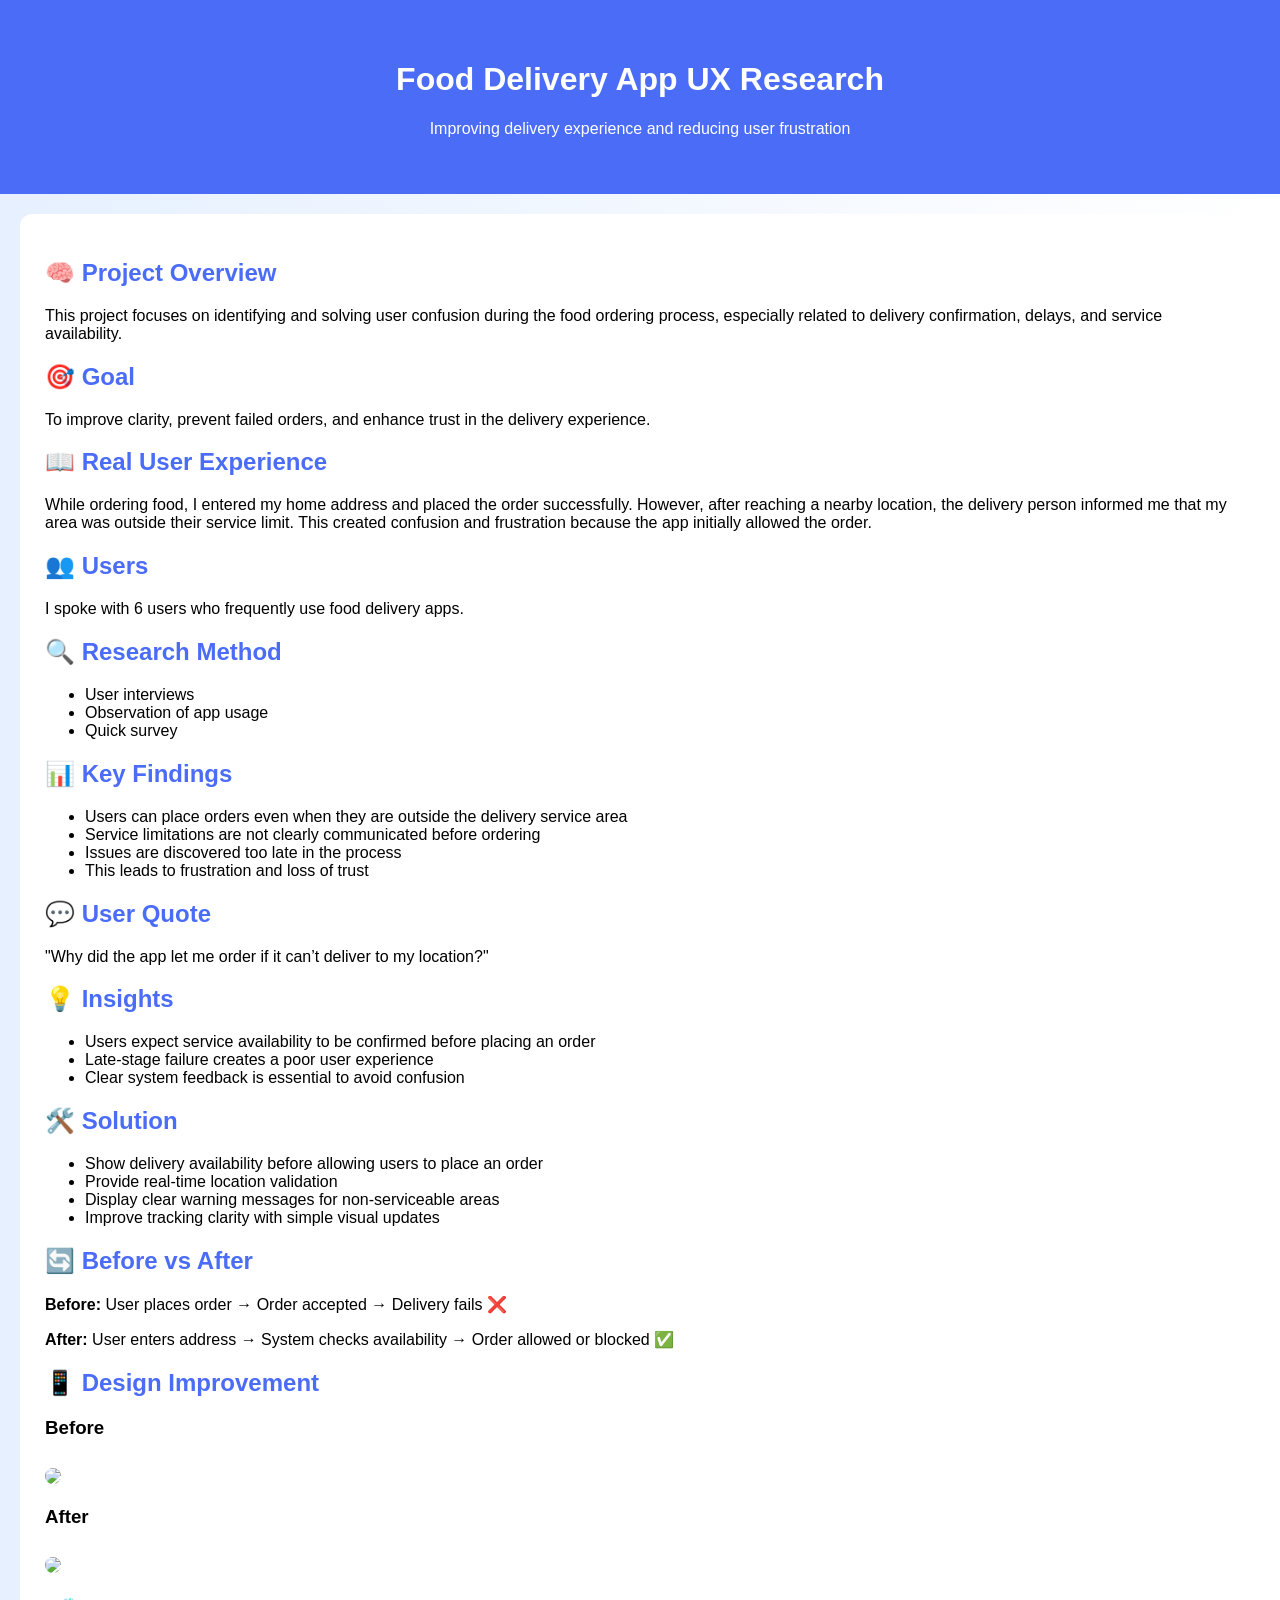
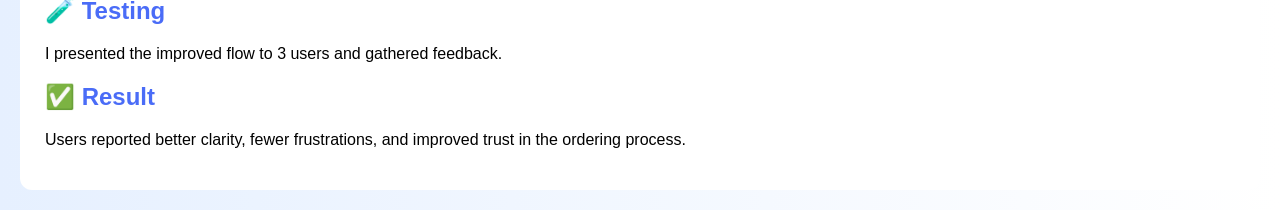
==== project1.html @ d522c985 "Add files via upload" ====
<!DOCTYPE html>
<html>
<head>
    <title>Food Delivery App UX Research</title>
    <link rel="stylesheet" href="style.css">
</head>

<body>

<header>
    <h1>Food Delivery App UX Research</h1>
    <p>Improving delivery experience and reducing user frustration</p>
</header>

<section>

    <h2>🧠 Project Overview</h2>
    <p>This project focuses on identifying and solving user confusion during the food ordering process, especially related to delivery confirmation, delays, and service availability.</p>

    <h2>🎯 Goal</h2>
    <p>To improve clarity, prevent failed orders, and enhance trust in the delivery experience.</p>

    <h2>📖 Real User Experience</h2>
    <p>While ordering food, I entered my home address and placed the order successfully. However, after reaching a nearby location, the delivery person informed me that my area was outside their service limit. This created confusion and frustration because the app initially allowed the order.</p>

    <h2>👥 Users</h2>
    <p>I spoke with 6 users who frequently use food delivery apps.</p>

    <h2>🔍 Research Method</h2>
    <ul>
        <li>User interviews</li>
        <li>Observation of app usage</li>
        <li>Quick survey</li>
    </ul>

    <h2>📊 Key Findings</h2>
    <ul>
        <li>Users can place orders even when they are outside the delivery service area</li>
        <li>Service limitations are not clearly communicated before ordering</li>
        <li>Issues are discovered too late in the process</li>
        <li>This leads to frustration and loss of trust</li>
    </ul>

    <h2>💬 User Quote</h2>
    <p>"Why did the app let me order if it can’t deliver to my location?"</p>

    <h2>💡 Insights</h2>
    <ul>
        <li>Users expect service availability to be confirmed before placing an order</li>
        <li>Late-stage failure creates a poor user experience</li>
        <li>Clear system feedback is essential to avoid confusion</li>
    </ul>

    <h2>🛠️ Solution</h2>
    <ul>
        <li>Show delivery availability before allowing users to place an order</li>
        <li>Provide real-time location validation</li>
        <li>Display clear warning messages for non-serviceable areas</li>
        <li>Improve tracking clarity with simple visual updates</li>
    </ul>

    <h2>🔄 Before vs After</h2>

    <p><strong>Before:</strong> User places order → Order accepted → Delivery fails ❌</p>
    <p><strong>After:</strong> User enters address → System checks availability → Order allowed or blocked ✅</p>

    <h2>📱 Design Improvement</h2>

    <h3>Before</h3>
    <img src="images/before.png" width="250">

    <h3>After</h3>
    <img src="images/after.png" width="250">

    <h2>🧪 Testing</h2>
    <p>I presented the improved flow to 3 users and gathered feedback.</p>

    <h2>✅ Result</h2>
    <p>Users reported better clarity, fewer frustrations, and improved trust in the ordering process.</p>

</section>

</body>
</html>
---- style.css ----
body {
    font-family: 'Segoe UI', sans-serif;
    margin: 0;
    background: linear-gradient(to right, #e6f0ff, #ffffff);
}

/* Header */
header {
    background: #4a6cf7;
    color: white;
    text-align: center;
    padding: 40px 20px;
}

/* Sections */
section {
    background: white;
    margin: 20px;
    padding: 25px;
    border-radius: 12px;
}

/* Headings */
h2 {
    color: #4a6cf7;
}

/* Images */
img {
    margin-top: 10px;
    border-radius: 10px;
}
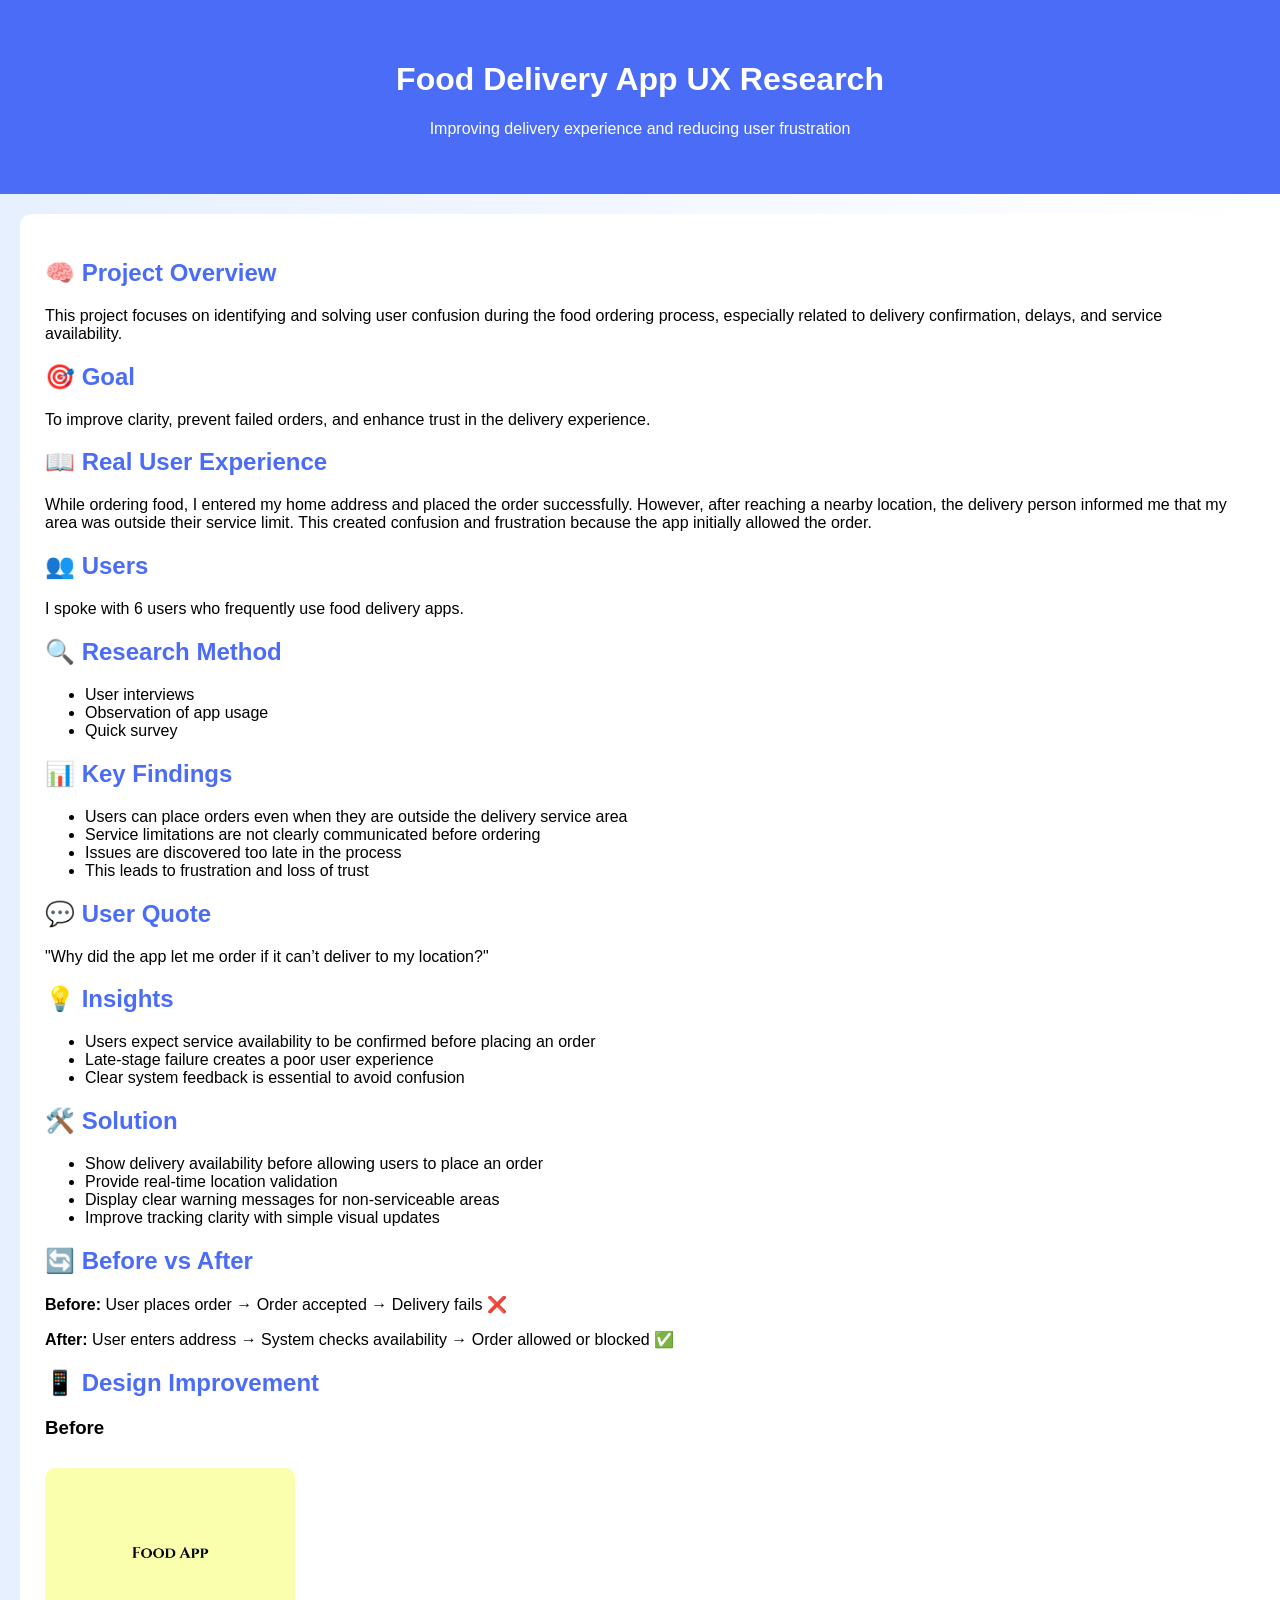
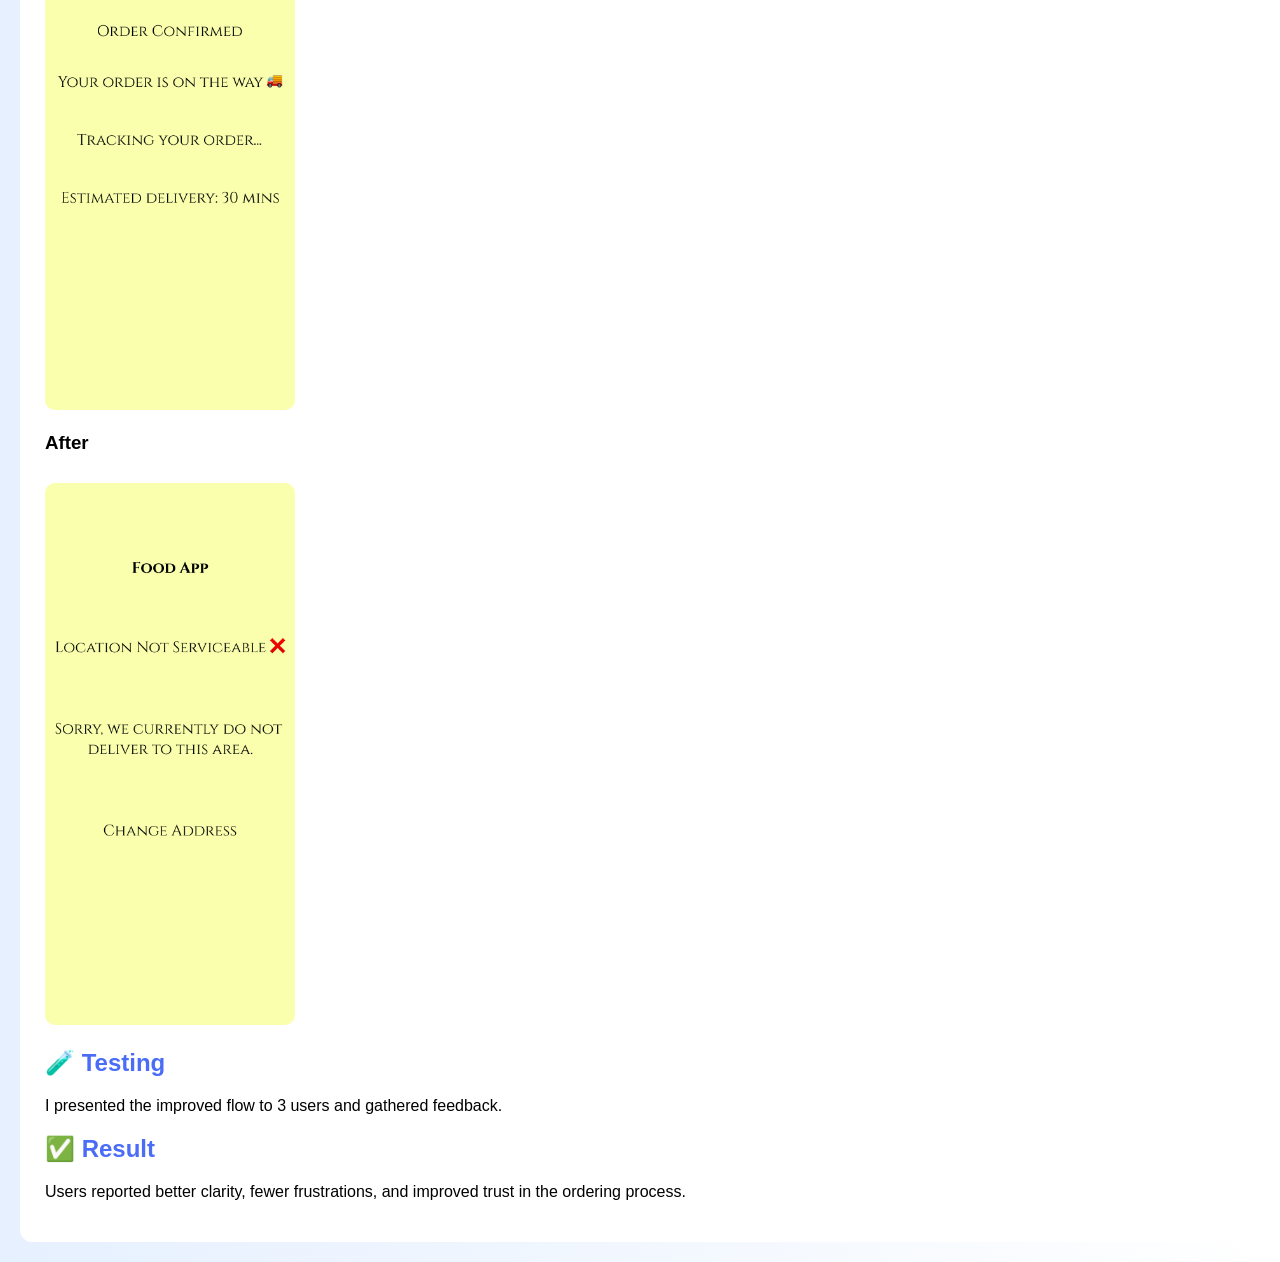
==== commit 17563209: "Update project1.html" ====
--- a/project1.html
+++ b/project1.html
@@ -67,10 +67,10 @@
     <h2>📱 Design Improvement</h2>
 
     <h3>Before</h3>
-    <img src="images/before.png" width="250">
+    <img src="before.png" width="250">
 
     <h3>After</h3>
-    <img src="images/after.png" width="250">
+    <img src="after.png" width="250">
 
     <h2>🧪 Testing</h2>
     <p>I presented the improved flow to 3 users and gathered feedback.</p>
@@ -81,4 +81,4 @@
 </section>
 
 </body>
-</html>+</html>
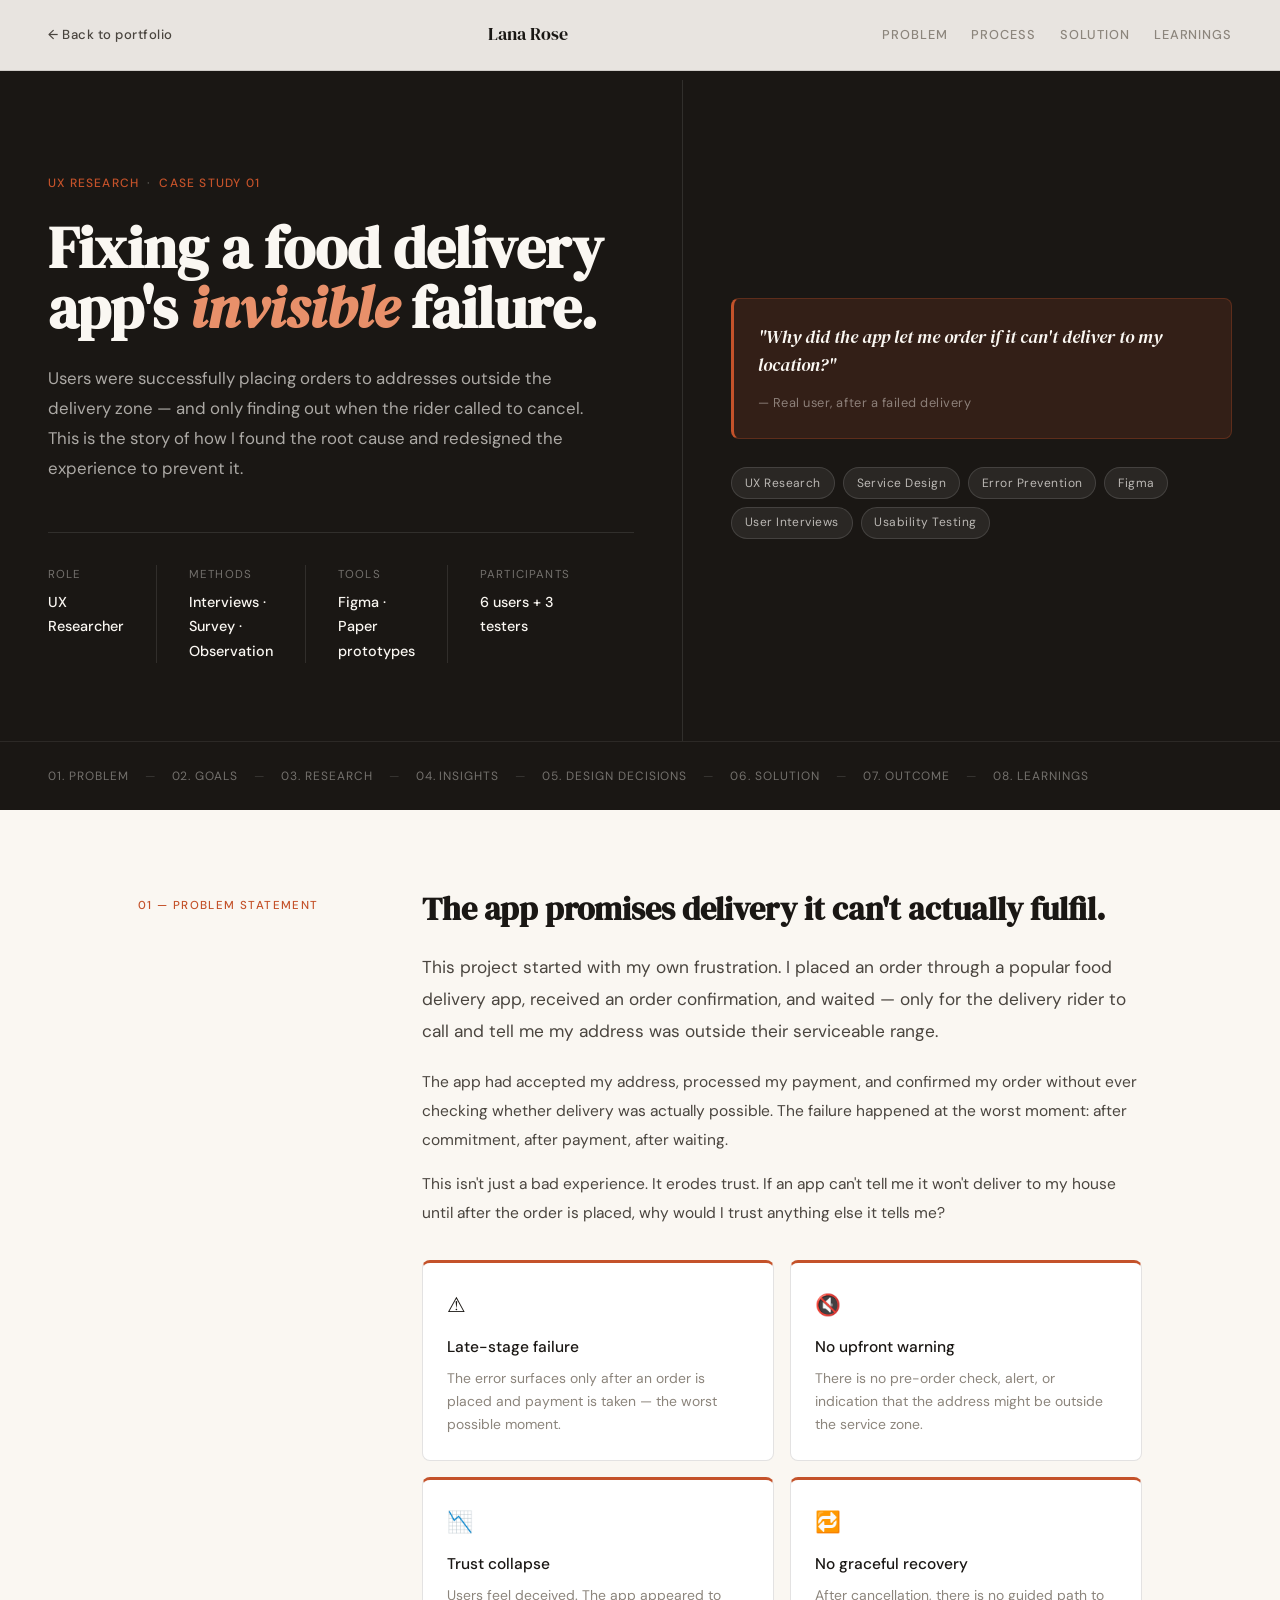
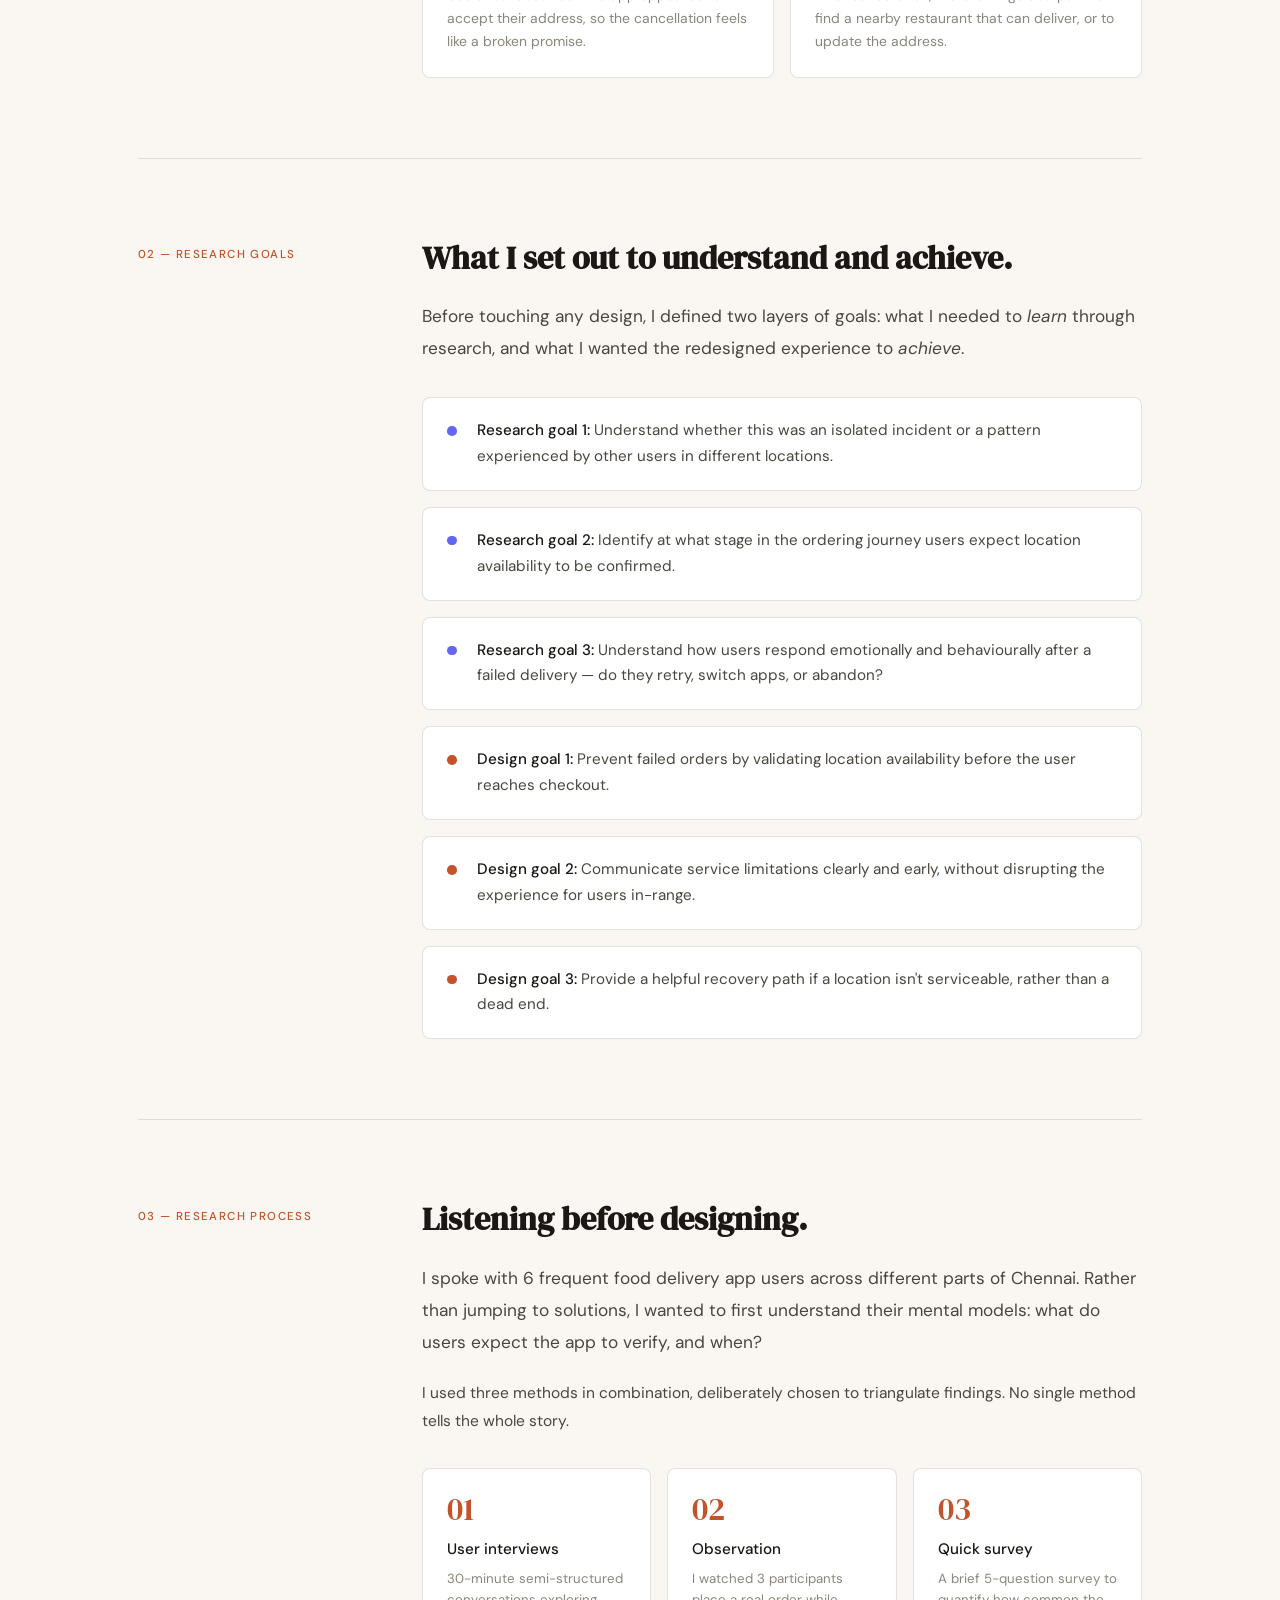
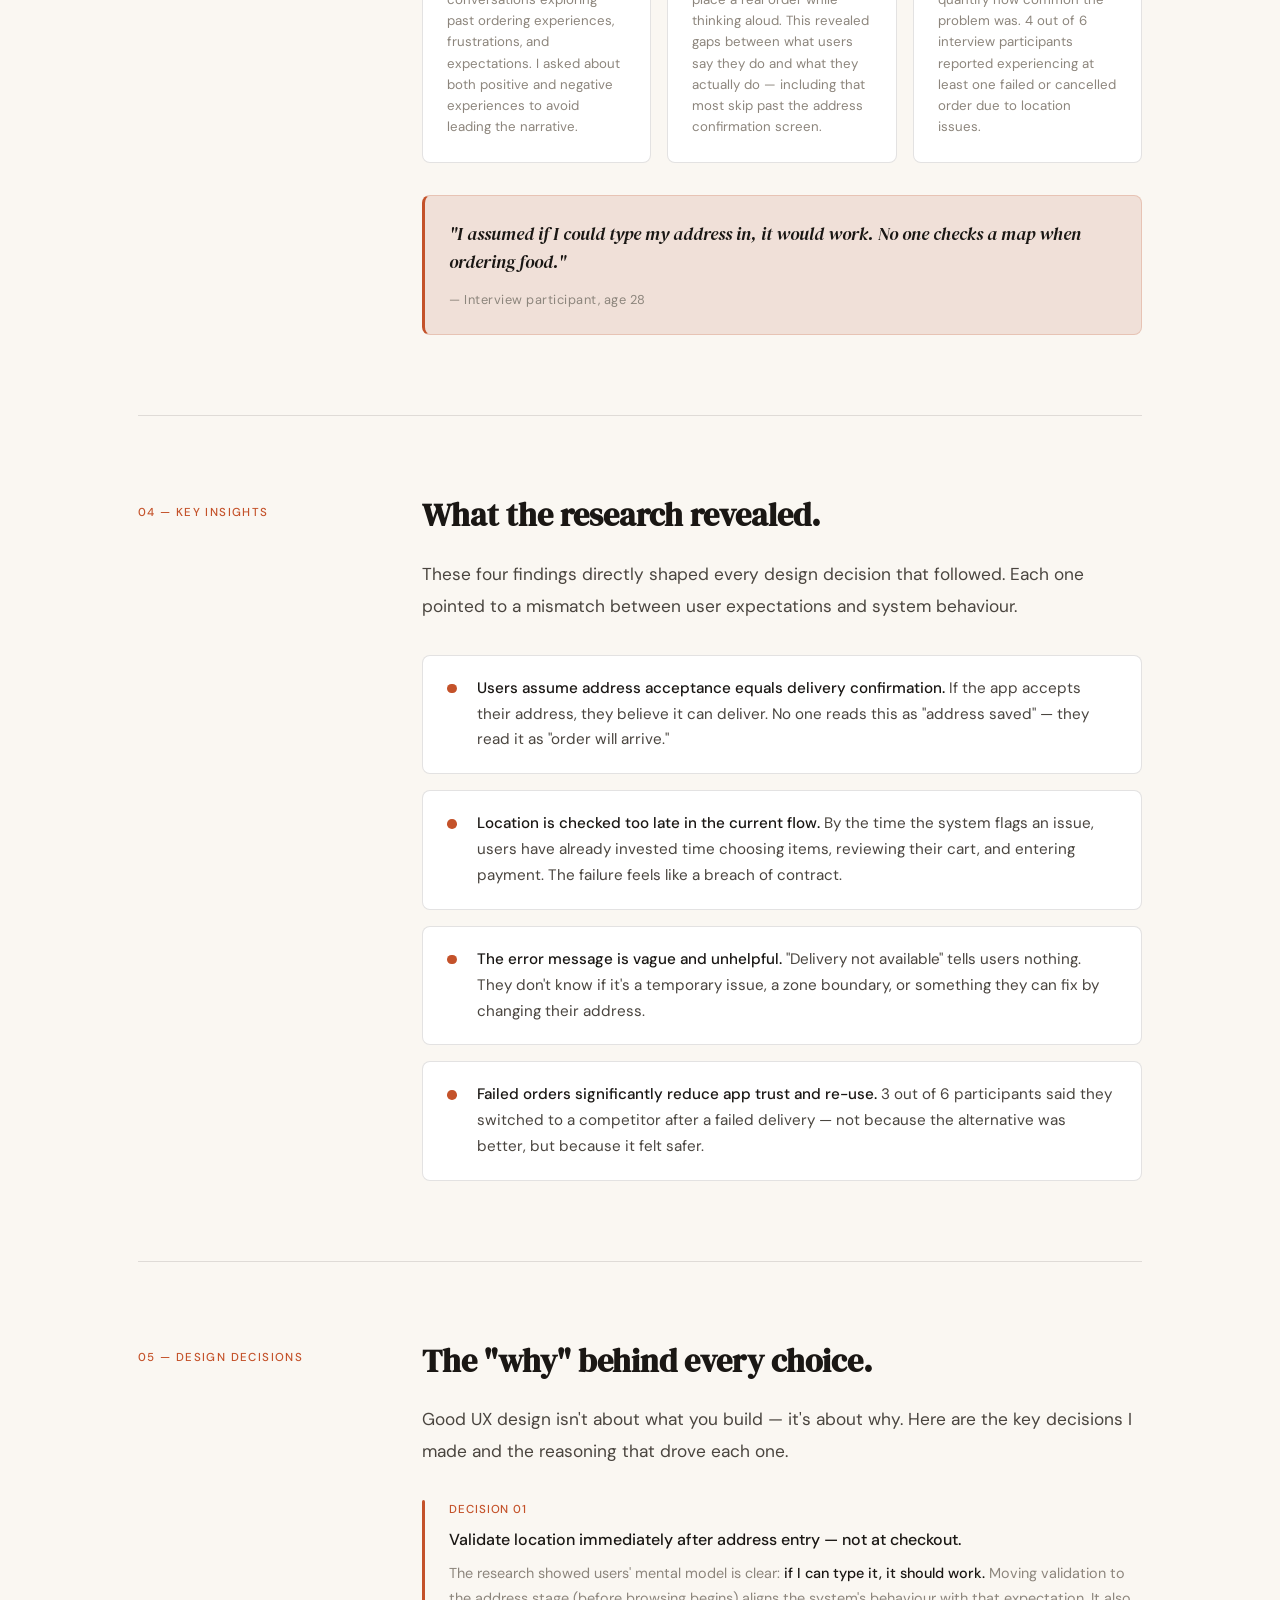
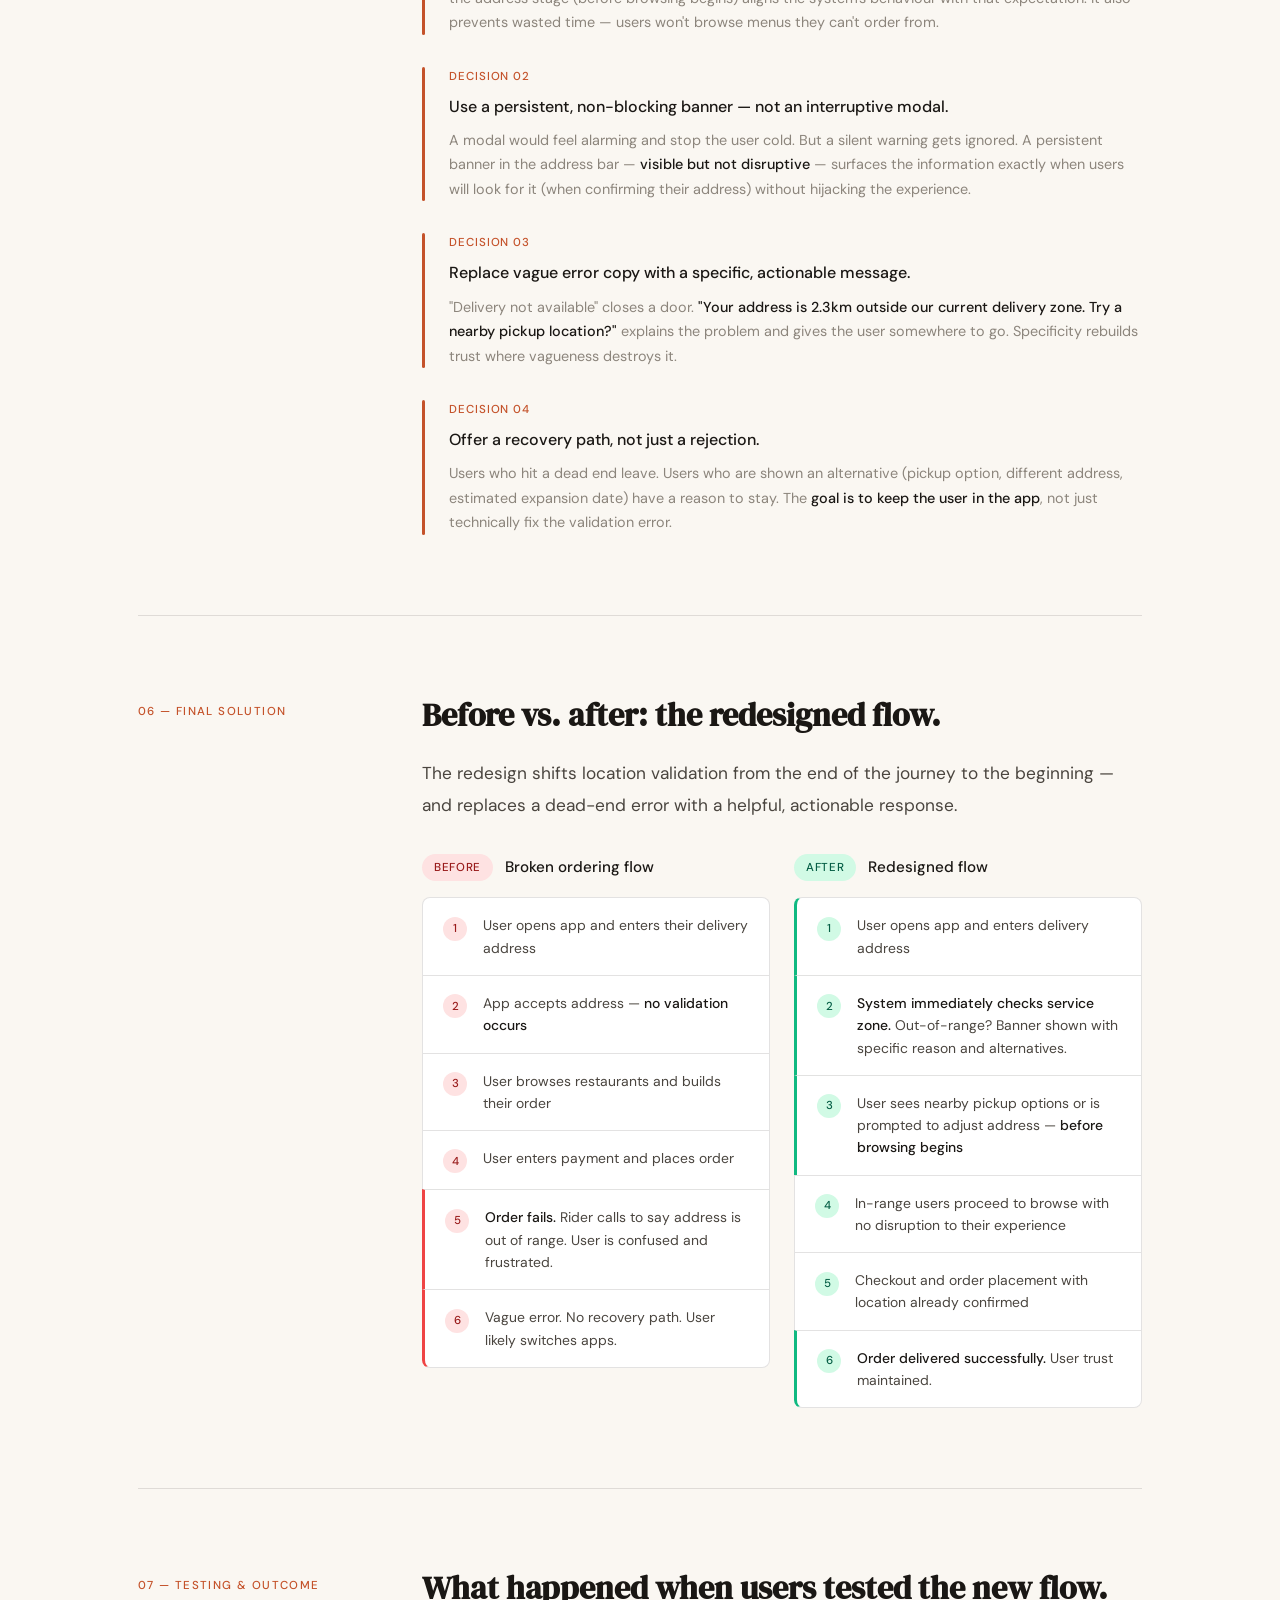
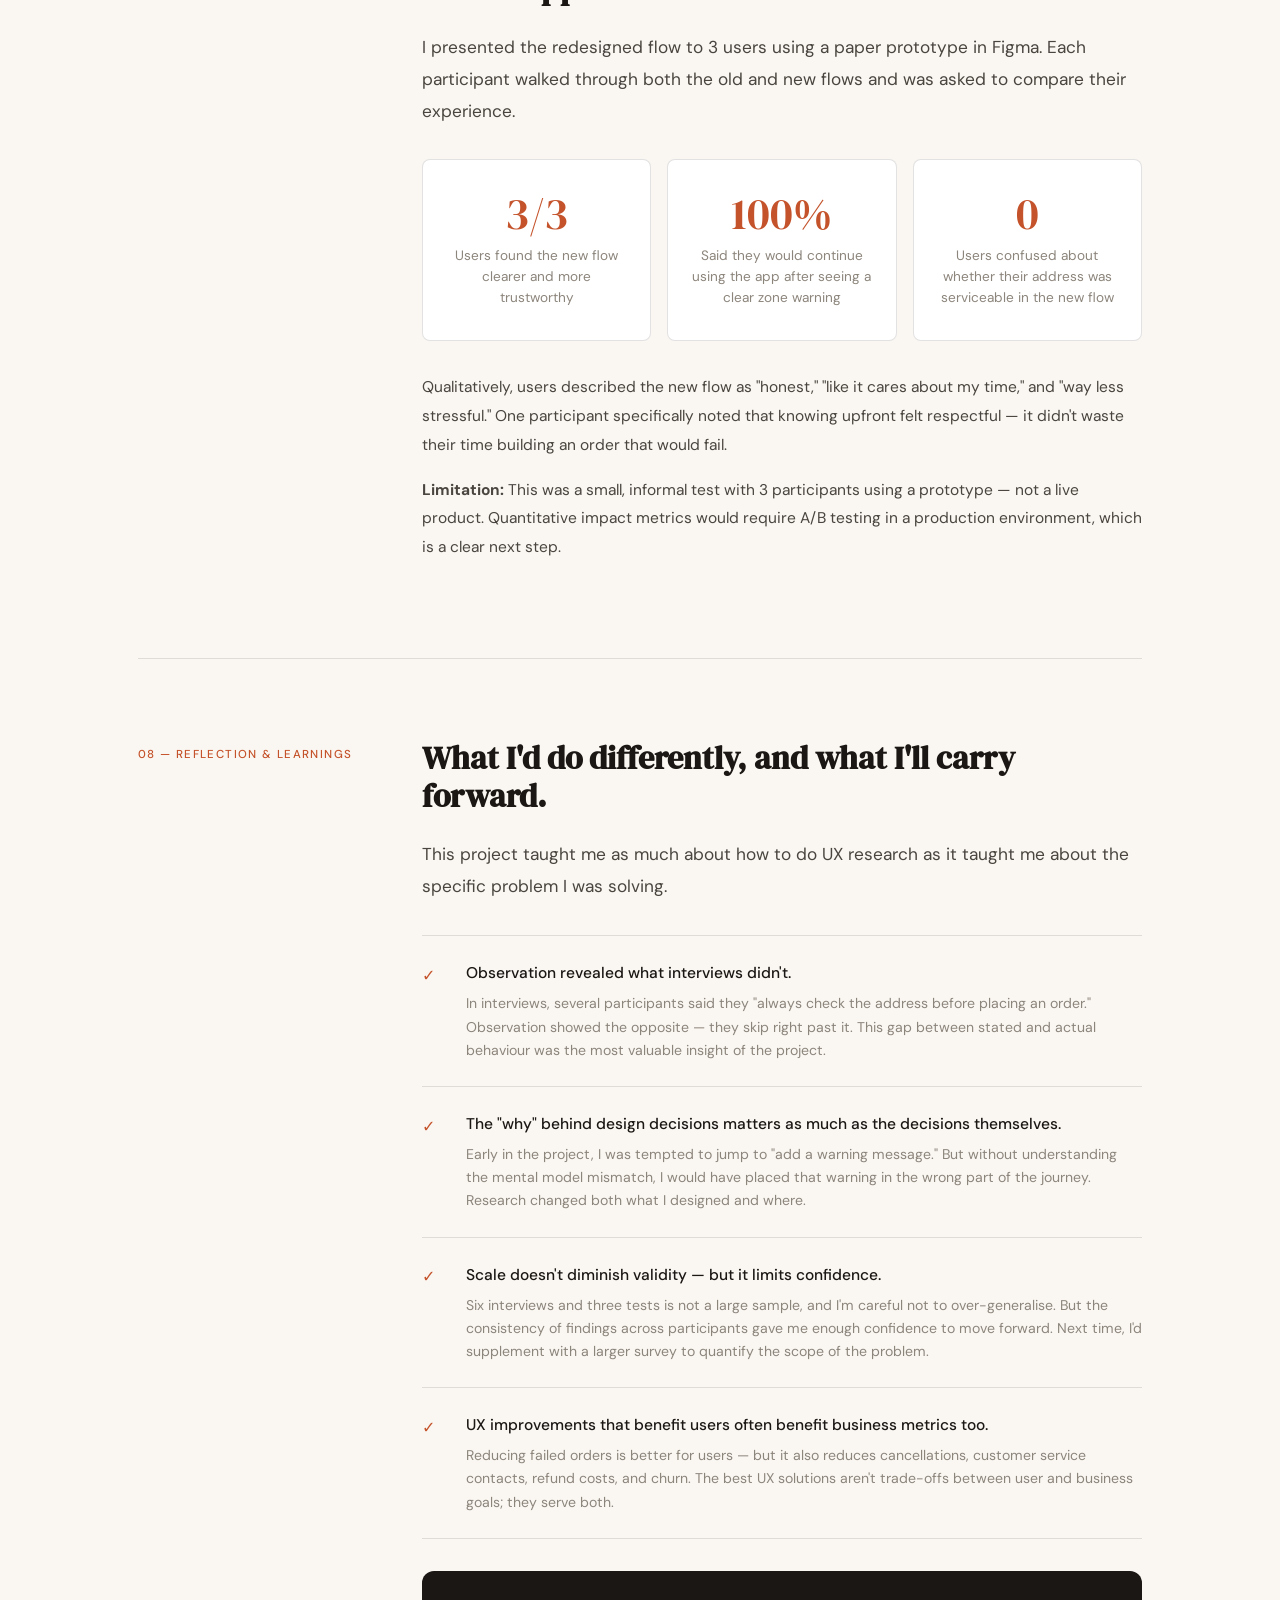
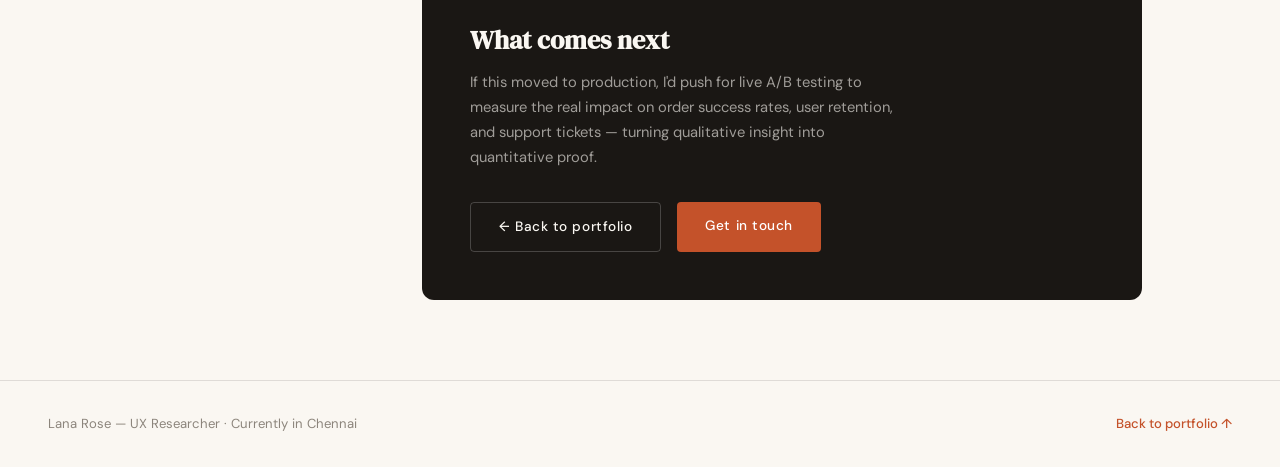
==== commit 21417dec: "Update project1.html" ====
--- a/project1.html
+++ b/project1.html
@@ -1,84 +1,931 @@
 <!DOCTYPE html>
-<html>
+<html lang="en">
 <head>
-    <title>Food Delivery App UX Research</title>
-    <link rel="stylesheet" href="style.css">
+<meta charset="UTF-8">
+<meta name="viewport" content="width=device-width, initial-scale=1.0">
+<title>Food Delivery UX — Lana Rose</title>
+<link rel="preconnect" href="https://fonts.googleapis.com">
+<link href="https://fonts.googleapis.com/css2?family=DM+Serif+Display:ital@0;1&family=DM+Sans:wght@300;400;500&display=swap" rel="stylesheet">
+<style>
+  *, *::before, *::after { box-sizing: border-box; margin: 0; padding: 0; }
+
+  :root {
+    --cream: #FAF7F2;
+    --ink: #1A1714;
+    --ink-soft: #4A453F;
+    --ink-muted: #8C857C;
+    --rust: #C4522A;
+    --rust-light: #F0E0D8;
+    --rust-dark: #8B3A1E;
+    --border: rgba(26,23,20,0.12);
+    --serif: 'DM Serif Display', Georgia, serif;
+    --sans: 'DM Sans', system-ui, sans-serif;
+  }
+
+  html { scroll-behavior: smooth; }
+  body {
+    background: var(--cream);
+    color: var(--ink);
+    font-family: var(--sans);
+    font-weight: 400;
+    line-height: 1.7;
+  }
+
+  /* ── NAV ── */
+  nav {
+    position: fixed; top: 0; left: 0; right: 0; z-index: 100;
+    padding: 1.25rem 3rem;
+    display: flex; align-items: center; justify-content: space-between;
+    background: rgba(250,247,242,0.92);
+    backdrop-filter: blur(10px);
+    border-bottom: 1px solid var(--border);
+  }
+  .nav-back {
+    font-size: 0.82rem;
+    font-weight: 500;
+    letter-spacing: 0.04em;
+    color: var(--ink-soft);
+    text-decoration: none;
+    display: flex; align-items: center; gap: 0.4rem;
+    transition: color 0.2s;
+  }
+  .nav-back:hover { color: var(--rust); }
+  .nav-logo { font-family: var(--serif); font-size: 1.1rem; color: var(--ink); text-decoration: none; }
+  .nav-right { display: flex; gap: 1.5rem; }
+  .nav-right a {
+    font-size: 0.8rem; font-weight: 500; letter-spacing: 0.07em;
+    text-transform: uppercase; color: var(--ink-muted); text-decoration: none;
+    transition: color 0.2s;
+  }
+  .nav-right a:hover { color: var(--rust); }
+
+  /* ── HERO ── */
+  .case-hero {
+    padding-top: 5rem;
+    background: var(--ink);
+    color: var(--cream);
+    min-height: 90vh;
+    display: grid;
+    grid-template-rows: 1fr auto;
+  }
+  .hero-inner {
+    display: grid;
+    grid-template-columns: 1fr 1fr;
+    gap: 0;
+    max-width: 100%;
+  }
+  .hero-content {
+    padding: 5rem 3rem 4rem;
+    display: flex;
+    flex-direction: column;
+    justify-content: center;
+    border-right: 1px solid rgba(255,255,255,0.1);
+  }
+  .breadcrumb {
+    font-size: 0.75rem;
+    letter-spacing: 0.1em;
+    text-transform: uppercase;
+    color: var(--rust);
+    font-weight: 500;
+    margin-bottom: 1.5rem;
+    display: flex;
+    align-items: center;
+    gap: 0.5rem;
+  }
+  .breadcrumb span { color: rgba(250,247,242,0.3); }
+  .case-title {
+    font-family: var(--serif);
+    font-size: clamp(2.5rem, 4.5vw, 4.5rem);
+    line-height: 1.05;
+    margin-bottom: 1.5rem;
+    color: var(--cream);
+  }
+  .case-title em { font-style: italic; color: #E8906A; }
+  .case-sub {
+    font-size: 1.05rem;
+    color: rgba(250,247,242,0.65);
+    max-width: 46ch;
+    line-height: 1.8;
+    margin-bottom: 3rem;
+  }
+  .meta-row {
+    display: flex;
+    gap: 0;
+    border-top: 1px solid rgba(255,255,255,0.1);
+    padding-top: 2rem;
+  }
+  .meta-item {
+    padding-right: 2rem;
+    margin-right: 2rem;
+    border-right: 1px solid rgba(255,255,255,0.1);
+  }
+  .meta-item:last-child { border-right: none; }
+  .meta-label {
+    font-size: 0.72rem;
+    letter-spacing: 0.1em;
+    text-transform: uppercase;
+    color: rgba(250,247,242,0.4);
+    margin-bottom: 0.35rem;
+  }
+  .meta-value {
+    font-size: 0.9rem;
+    font-weight: 500;
+    color: var(--cream);
+  }
+  .hero-visual {
+    padding: 5rem 3rem 4rem;
+    display: flex;
+    flex-direction: column;
+    justify-content: center;
+    gap: 1.25rem;
+  }
+  .quote-card {
+    background: rgba(196,82,42,0.15);
+    border: 1px solid rgba(196,82,42,0.3);
+    border-left: 3px solid var(--rust);
+    border-radius: 0.5rem;
+    padding: 1.5rem;
+  }
+  .quote-text {
+    font-family: var(--serif);
+    font-size: 1.15rem;
+    font-style: italic;
+    color: var(--cream);
+    line-height: 1.55;
+    margin-bottom: 0.75rem;
+  }
+  .quote-attr { font-size: 0.8rem; color: rgba(250,247,242,0.45); letter-spacing: 0.04em; }
+  .tags-row { display: flex; flex-wrap: wrap; gap: 0.5rem; margin-top: 0.5rem; }
+  .tag {
+    font-size: 0.75rem;
+    padding: 0.3rem 0.8rem;
+    border-radius: 2rem;
+    background: rgba(255,255,255,0.07);
+    border: 1px solid rgba(255,255,255,0.12);
+    color: rgba(250,247,242,0.7);
+    letter-spacing: 0.04em;
+  }
+  .hero-scroll-bar {
+    display: flex;
+    align-items: center;
+    gap: 1rem;
+    padding: 1.5rem 3rem;
+    border-top: 1px solid rgba(255,255,255,0.08);
+    font-size: 0.75rem;
+    letter-spacing: 0.08em;
+    text-transform: uppercase;
+    color: rgba(250,247,242,0.3);
+    overflow-x: auto;
+  }
+  .scroll-sep { color: rgba(255,255,255,0.15); }
+  .hero-scroll-bar a {
+    color: rgba(250,247,242,0.4);
+    text-decoration: none;
+    transition: color 0.2s;
+    white-space: nowrap;
+  }
+  .hero-scroll-bar a:hover { color: var(--rust); }
+
+  /* ── CONTENT ── */
+  .content { max-width: 1100px; margin: 0 auto; padding: 0 3rem; }
+
+  /* ── SECTION BLOCKS ── */
+  .case-section {
+    padding: 5rem 0;
+    border-bottom: 1px solid var(--border);
+  }
+  .case-section:last-child { border-bottom: none; }
+  .section-header {
+    display: grid;
+    grid-template-columns: 220px 1fr;
+    gap: 4rem;
+    align-items: start;
+  }
+  .section-label {
+    font-size: 0.72rem;
+    letter-spacing: 0.12em;
+    text-transform: uppercase;
+    color: var(--rust);
+    font-weight: 500;
+    padding-top: 0.4rem;
+    position: sticky;
+    top: 6rem;
+  }
+  .section-body { }
+  h2 {
+    font-family: var(--serif);
+    font-size: clamp(1.6rem, 2.5vw, 2.2rem);
+    line-height: 1.2;
+    margin-bottom: 1.5rem;
+  }
+  p.lead {
+    font-size: 1.08rem;
+    color: var(--ink-soft);
+    line-height: 1.85;
+    margin-bottom: 1.25rem;
+  }
+  p.body-text {
+    font-size: 0.97rem;
+    color: var(--ink-soft);
+    line-height: 1.85;
+    margin-bottom: 1rem;
+  }
+
+  /* Pain points */
+  .pain-grid {
+    display: grid;
+    grid-template-columns: 1fr 1fr;
+    gap: 1rem;
+    margin-top: 2rem;
+  }
+  .pain-card {
+    background: #fff;
+    border: 1px solid var(--border);
+    border-top: 3px solid var(--rust);
+    border-radius: 0.5rem;
+    padding: 1.5rem;
+  }
+  .pain-icon { font-size: 1.3rem; margin-bottom: 0.75rem; }
+  .pain-title { font-weight: 500; margin-bottom: 0.4rem; font-size: 0.97rem; }
+  .pain-desc { font-size: 0.87rem; color: var(--ink-muted); line-height: 1.65; }
+
+  /* Research methods */
+  .methods-row {
+    display: grid;
+    grid-template-columns: repeat(3, 1fr);
+    gap: 1rem;
+    margin-top: 2rem;
+  }
+  .method-card {
+    background: #fff;
+    border: 1px solid var(--border);
+    border-radius: 0.5rem;
+    padding: 1.5rem;
+  }
+  .method-num {
+    font-family: var(--serif);
+    font-size: 2rem;
+    color: var(--rust);
+    line-height: 1;
+    margin-bottom: 0.75rem;
+  }
+  .method-title { font-weight: 500; font-size: 0.95rem; margin-bottom: 0.3rem; }
+  .method-desc { font-size: 0.83rem; color: var(--ink-muted); line-height: 1.6; }
+
+  /* Insights */
+  .insights-list { margin-top: 2rem; display: flex; flex-direction: column; gap: 1rem; }
+  .insight-item {
+    display: flex;
+    gap: 1.25rem;
+    align-items: flex-start;
+    padding: 1.25rem 1.5rem;
+    background: #fff;
+    border: 1px solid var(--border);
+    border-radius: 0.5rem;
+  }
+  .insight-dot {
+    width: 0.6rem; height: 0.6rem;
+    background: var(--rust);
+    border-radius: 50%;
+    flex-shrink: 0;
+    margin-top: 0.5rem;
+  }
+  .insight-text { font-size: 0.95rem; color: var(--ink-soft); line-height: 1.7; }
+  .insight-text strong { color: var(--ink); font-weight: 500; }
+
+  /* Design decisions */
+  .decisions-list { margin-top: 2rem; display: flex; flex-direction: column; gap: 2rem; }
+  .decision-item {
+    display: grid;
+    grid-template-columns: 3px 1fr;
+    gap: 1.5rem;
+  }
+  .decision-line { background: var(--rust); border-radius: 2px; }
+  .decision-content { }
+  .decision-label {
+    font-size: 0.72rem;
+    letter-spacing: 0.08em;
+    text-transform: uppercase;
+    color: var(--rust);
+    font-weight: 500;
+    margin-bottom: 0.4rem;
+  }
+  .decision-title { font-weight: 500; font-size: 1rem; margin-bottom: 0.5rem; }
+  .decision-why { font-size: 0.9rem; color: var(--ink-muted); line-height: 1.7; }
+  .decision-why strong { color: var(--ink); font-weight: 500; }
+
+  /* Flow comparison */
+  .flow-compare {
+    display: grid;
+    grid-template-columns: 1fr 1fr;
+    gap: 1.5rem;
+    margin-top: 2rem;
+  }
+  .flow-col { }
+  .flow-header {
+    display: flex;
+    align-items: center;
+    gap: 0.75rem;
+    margin-bottom: 1rem;
+  }
+  .flow-badge {
+    font-size: 0.72rem;
+    font-weight: 500;
+    letter-spacing: 0.06em;
+    text-transform: uppercase;
+    padding: 0.25rem 0.75rem;
+    border-radius: 2rem;
+  }
+  .flow-badge.before { background: #FEE2E2; color: #991B1B; }
+  .flow-badge.after { background: #D1FAE5; color: #065F46; }
+  .flow-title { font-weight: 500; font-size: 0.95rem; }
+  .flow-steps { display: flex; flex-direction: column; gap: 0; }
+  .flow-step {
+    display: flex;
+    align-items: flex-start;
+    gap: 1rem;
+    padding: 1rem 1.25rem;
+    background: #fff;
+    border: 1px solid var(--border);
+    border-bottom: none;
+    position: relative;
+  }
+  .flow-step:first-child { border-radius: 0.5rem 0.5rem 0 0; }
+  .flow-step:last-child { border-bottom: 1px solid var(--border); border-radius: 0 0 0.5rem 0.5rem; }
+  .flow-step-num {
+    width: 1.5rem; height: 1.5rem;
+    border-radius: 50%;
+    display: flex; align-items: center; justify-content: center;
+    font-size: 0.72rem;
+    font-weight: 500;
+    flex-shrink: 0;
+    margin-top: 0.15rem;
+  }
+  .before .flow-step-num { background: #FEE2E2; color: #991B1B; }
+  .after .flow-step-num { background: #D1FAE5; color: #065F46; }
+  .flow-step-text { font-size: 0.87rem; color: var(--ink-soft); line-height: 1.6; }
+  .flow-step-text strong { color: var(--ink); font-weight: 500; }
+  .flow-step.problem { border-left: 3px solid #EF4444; }
+  .flow-step.solution { border-left: 3px solid #10B981; }
+
+  /* Outcomes */
+  .outcome-grid {
+    display: grid;
+    grid-template-columns: repeat(3, 1fr);
+    gap: 1rem;
+    margin-top: 2rem;
+    margin-bottom: 2rem;
+  }
+  .outcome-card {
+    text-align: center;
+    padding: 2rem 1.5rem;
+    background: #fff;
+    border: 1px solid var(--border);
+    border-radius: 0.5rem;
+  }
+  .outcome-num {
+    font-family: var(--serif);
+    font-size: 2.8rem;
+    color: var(--rust);
+    line-height: 1;
+    margin-bottom: 0.5rem;
+  }
+  .outcome-label { font-size: 0.85rem; color: var(--ink-muted); line-height: 1.55; }
+
+  /* Learnings */
+  .learnings-list { margin-top: 2rem; }
+  .learning-item {
+    padding: 1.5rem 0;
+    border-bottom: 1px solid var(--border);
+    display: grid;
+    grid-template-columns: 1.5rem 1fr;
+    gap: 1.25rem;
+    align-items: start;
+  }
+  .learning-item:first-child { border-top: 1px solid var(--border); }
+  .learning-check {
+    color: var(--rust);
+    font-size: 1rem;
+    margin-top: 0.1rem;
+  }
+  .learning-title { font-weight: 500; margin-bottom: 0.35rem; font-size: 0.97rem; }
+  .learning-desc { font-size: 0.88rem; color: var(--ink-muted); line-height: 1.65; }
+
+  /* Next steps */
+  .next-card {
+    background: var(--ink);
+    color: var(--cream);
+    border-radius: 0.75rem;
+    padding: 3rem;
+    display: flex;
+    align-items: center;
+    justify-content: space-between;
+    gap: 2rem;
+    margin-top: 2rem;
+    flex-wrap: wrap;
+  }
+  .next-text h3 { font-family: var(--serif); font-size: 1.6rem; margin-bottom: 0.5rem; color: var(--cream); }
+  .next-text p { font-size: 0.92rem; color: rgba(250,247,242,0.6); max-width: 44ch; line-height: 1.7; }
+  .btn {
+    display: inline-block;
+    padding: 0.75rem 1.75rem;
+    font-family: var(--sans);
+    font-size: 0.85rem;
+    font-weight: 500;
+    letter-spacing: 0.04em;
+    text-decoration: none;
+    border-radius: 0.25rem;
+    transition: all 0.2s;
+    cursor: pointer;
+  }
+  .btn-rust { background: var(--rust); color: #fff; }
+  .btn-rust:hover { background: var(--rust-dark); }
+  .btn-outline-light {
+    border: 1px solid rgba(255,255,255,0.2);
+    color: var(--cream);
+    background: transparent;
+    padding: 0.75rem 1.75rem;
+    font-size: 0.85rem;
+    font-weight: 500;
+    letter-spacing: 0.04em;
+    text-decoration: none;
+    border-radius: 0.25rem;
+    transition: all 0.2s;
+    display: inline-block;
+  }
+  .btn-outline-light:hover { border-color: rgba(255,255,255,0.5); }
+
+  @media (max-width: 768px) {
+    nav { padding: 1rem 1.5rem; }
+    .hero-inner { grid-template-columns: 1fr; }
+    .hero-content { padding: 4rem 1.5rem 2rem; border-right: none; border-bottom: 1px solid rgba(255,255,255,0.1); }
+    .hero-visual { padding: 2rem 1.5rem; }
+    .content { padding: 0 1.5rem; }
+    .section-header { grid-template-columns: 1fr; gap: 1rem; }
+    .section-label { position: static; }
+    .pain-grid, .flow-compare, .outcome-grid { grid-template-columns: 1fr; }
+    .methods-row { grid-template-columns: 1fr; }
+    .next-card { flex-direction: column; }
+  }
+</style>
 </head>
-
 <body>
 
-<header>
-    <h1>Food Delivery App UX Research</h1>
-    <p>Improving delivery experience and reducing user frustration</p>
-</header>
-
-<section>
-
-    <h2>🧠 Project Overview</h2>
-    <p>This project focuses on identifying and solving user confusion during the food ordering process, especially related to delivery confirmation, delays, and service availability.</p>
-
-    <h2>🎯 Goal</h2>
-    <p>To improve clarity, prevent failed orders, and enhance trust in the delivery experience.</p>
-
-    <h2>📖 Real User Experience</h2>
-    <p>While ordering food, I entered my home address and placed the order successfully. However, after reaching a nearby location, the delivery person informed me that my area was outside their service limit. This created confusion and frustration because the app initially allowed the order.</p>
-
-    <h2>👥 Users</h2>
-    <p>I spoke with 6 users who frequently use food delivery apps.</p>
-
-    <h2>🔍 Research Method</h2>
-    <ul>
-        <li>User interviews</li>
-        <li>Observation of app usage</li>
-        <li>Quick survey</li>
-    </ul>
-
-    <h2>📊 Key Findings</h2>
-    <ul>
-        <li>Users can place orders even when they are outside the delivery service area</li>
-        <li>Service limitations are not clearly communicated before ordering</li>
-        <li>Issues are discovered too late in the process</li>
-        <li>This leads to frustration and loss of trust</li>
-    </ul>
-
-    <h2>💬 User Quote</h2>
-    <p>"Why did the app let me order if it can’t deliver to my location?"</p>
-
-    <h2>💡 Insights</h2>
-    <ul>
-        <li>Users expect service availability to be confirmed before placing an order</li>
-        <li>Late-stage failure creates a poor user experience</li>
-        <li>Clear system feedback is essential to avoid confusion</li>
-    </ul>
-
-    <h2>🛠️ Solution</h2>
-    <ul>
-        <li>Show delivery availability before allowing users to place an order</li>
-        <li>Provide real-time location validation</li>
-        <li>Display clear warning messages for non-serviceable areas</li>
-        <li>Improve tracking clarity with simple visual updates</li>
-    </ul>
-
-    <h2>🔄 Before vs After</h2>
-
-    <p><strong>Before:</strong> User places order → Order accepted → Delivery fails ❌</p>
-    <p><strong>After:</strong> User enters address → System checks availability → Order allowed or blocked ✅</p>
-
-    <h2>📱 Design Improvement</h2>
-
-    <h3>Before</h3>
-    <img src="before.png" width="250">
-
-    <h3>After</h3>
-    <img src="after.png" width="250">
-
-    <h2>🧪 Testing</h2>
-    <p>I presented the improved flow to 3 users and gathered feedback.</p>
-
-    <h2>✅ Result</h2>
-    <p>Users reported better clarity, fewer frustrations, and improved trust in the ordering process.</p>
-
+<nav>
+  <a href="index.html" class="nav-back">← Back to portfolio</a>
+  <a href="index.html" class="nav-logo">Lana Rose</a>
+  <div class="nav-right">
+    <a href="#problem">Problem</a>
+    <a href="#process">Process</a>
+    <a href="#solution">Solution</a>
+    <a href="#learnings">Learnings</a>
+  </div>
+</nav>
+
+<!-- HERO -->
+<section class="case-hero">
+  <div class="hero-inner">
+    <div class="hero-content">
+      <div class="breadcrumb">UX Research <span>·</span> Case Study 01</div>
+      <h1 class="case-title">
+        Fixing a food delivery app's <em>invisible</em> failure.
+      </h1>
+      <p class="case-sub">
+        Users were successfully placing orders to addresses outside the delivery zone — and only finding out when the rider called to cancel. This is the story of how I found the root cause and redesigned the experience to prevent it.
+      </p>
+      <div class="meta-row">
+        <div class="meta-item">
+          <p class="meta-label">Role</p>
+          <p class="meta-value">UX Researcher</p>
+        </div>
+        <div class="meta-item">
+          <p class="meta-label">Methods</p>
+          <p class="meta-value">Interviews · Survey · Observation</p>
+        </div>
+        <div class="meta-item">
+          <p class="meta-label">Tools</p>
+          <p class="meta-value">Figma · Paper prototypes</p>
+        </div>
+        <div class="meta-item">
+          <p class="meta-label">Participants</p>
+          <p class="meta-value">6 users + 3 testers</p>
+        </div>
+      </div>
+    </div>
+    <div class="hero-visual">
+      <div class="quote-card">
+        <p class="quote-text">"Why did the app let me order if it can't deliver to my location?"</p>
+        <p class="quote-attr">— Real user, after a failed delivery</p>
+      </div>
+      <div class="tags-row">
+        <span class="tag">UX Research</span>
+        <span class="tag">Service Design</span>
+        <span class="tag">Error Prevention</span>
+        <span class="tag">Figma</span>
+        <span class="tag">User Interviews</span>
+        <span class="tag">Usability Testing</span>
+      </div>
+    </div>
+  </div>
+  <div class="hero-scroll-bar">
+    <a href="#problem">01. Problem</a>
+    <span class="scroll-sep">—</span>
+    <a href="#goals">02. Goals</a>
+    <span class="scroll-sep">—</span>
+    <a href="#research">03. Research</a>
+    <span class="scroll-sep">—</span>
+    <a href="#insights">04. Insights</a>
+    <span class="scroll-sep">—</span>
+    <a href="#process">05. Design decisions</a>
+    <span class="scroll-sep">—</span>
+    <a href="#solution">06. Solution</a>
+    <span class="scroll-sep">—</span>
+    <a href="#outcome">07. Outcome</a>
+    <span class="scroll-sep">—</span>
+    <a href="#learnings">08. Learnings</a>
+  </div>
 </section>
+
+<!-- CONTENT -->
+<div class="content">
+
+  <!-- 01. PROBLEM -->
+  <div class="case-section" id="problem">
+    <div class="section-header">
+      <p class="section-label">01 — Problem statement</p>
+      <div class="section-body">
+        <h2>The app promises delivery it can't actually fulfil.</h2>
+        <p class="lead">
+          This project started with my own frustration. I placed an order through a popular food delivery app, received an order confirmation, and waited — only for the delivery rider to call and tell me my address was outside their serviceable range.
+        </p>
+        <p class="body-text">
+          The app had accepted my address, processed my payment, and confirmed my order without ever checking whether delivery was actually possible. The failure happened at the worst moment: after commitment, after payment, after waiting.
+        </p>
+        <p class="body-text">
+          This isn't just a bad experience. It erodes trust. If an app can't tell me it won't deliver to my house until after the order is placed, why would I trust anything else it tells me?
+        </p>
+
+        <div class="pain-grid">
+          <div class="pain-card">
+            <div class="pain-icon">⚠️</div>
+            <p class="pain-title">Late-stage failure</p>
+            <p class="pain-desc">The error surfaces only after an order is placed and payment is taken — the worst possible moment.</p>
+          </div>
+          <div class="pain-card">
+            <div class="pain-icon">🔇</div>
+            <p class="pain-title">No upfront warning</p>
+            <p class="pain-desc">There is no pre-order check, alert, or indication that the address might be outside the service zone.</p>
+          </div>
+          <div class="pain-card">
+            <div class="pain-icon">📉</div>
+            <p class="pain-title">Trust collapse</p>
+            <p class="pain-desc">Users feel deceived. The app appeared to accept their address, so the cancellation feels like a broken promise.</p>
+          </div>
+          <div class="pain-card">
+            <div class="pain-icon">🔁</div>
+            <p class="pain-title">No graceful recovery</p>
+            <p class="pain-desc">After cancellation, there is no guided path to find a nearby restaurant that can deliver, or to update the address.</p>
+          </div>
+        </div>
+      </div>
+    </div>
+  </div>
+
+  <!-- 02. GOALS -->
+  <div class="case-section" id="goals">
+    <div class="section-header">
+      <p class="section-label">02 — Research goals</p>
+      <div class="section-body">
+        <h2>What I set out to understand and achieve.</h2>
+        <p class="lead">
+          Before touching any design, I defined two layers of goals: what I needed to <em>learn</em> through research, and what I wanted the redesigned experience to <em>achieve</em>.
+        </p>
+
+        <div class="insights-list">
+          <div class="insight-item">
+            <div class="insight-dot" style="background: #6366F1;"></div>
+            <p class="insight-text"><strong>Research goal 1:</strong> Understand whether this was an isolated incident or a pattern experienced by other users in different locations.</p>
+          </div>
+          <div class="insight-item">
+            <div class="insight-dot" style="background: #6366F1;"></div>
+            <p class="insight-text"><strong>Research goal 2:</strong> Identify at what stage in the ordering journey users expect location availability to be confirmed.</p>
+          </div>
+          <div class="insight-item">
+            <div class="insight-dot" style="background: #6366F1;"></div>
+            <p class="insight-text"><strong>Research goal 3:</strong> Understand how users respond emotionally and behaviourally after a failed delivery — do they retry, switch apps, or abandon?</p>
+          </div>
+          <div class="insight-item">
+            <div class="insight-dot"></div>
+            <p class="insight-text"><strong>Design goal 1:</strong> Prevent failed orders by validating location availability before the user reaches checkout.</p>
+          </div>
+          <div class="insight-item">
+            <div class="insight-dot"></div>
+            <p class="insight-text"><strong>Design goal 2:</strong> Communicate service limitations clearly and early, without disrupting the experience for users in-range.</p>
+          </div>
+          <div class="insight-item">
+            <div class="insight-dot"></div>
+            <p class="insight-text"><strong>Design goal 3:</strong> Provide a helpful recovery path if a location isn't serviceable, rather than a dead end.</p>
+          </div>
+        </div>
+      </div>
+    </div>
+  </div>
+
+  <!-- 03. RESEARCH -->
+  <div class="case-section" id="research">
+    <div class="section-header">
+      <p class="section-label">03 — Research process</p>
+      <div class="section-body">
+        <h2>Listening before designing.</h2>
+        <p class="lead">
+          I spoke with 6 frequent food delivery app users across different parts of Chennai. Rather than jumping to solutions, I wanted to first understand their mental models: what do users expect the app to verify, and when?
+        </p>
+        <p class="body-text">
+          I used three methods in combination, deliberately chosen to triangulate findings. No single method tells the whole story.
+        </p>
+
+        <div class="methods-row">
+          <div class="method-card">
+            <div class="method-num">01</div>
+            <p class="method-title">User interviews</p>
+            <p class="method-desc">30-minute semi-structured conversations exploring past ordering experiences, frustrations, and expectations. I asked about both positive and negative experiences to avoid leading the narrative.</p>
+          </div>
+          <div class="method-card">
+            <div class="method-num">02</div>
+            <p class="method-title">Observation</p>
+            <p class="method-desc">I watched 3 participants place a real order while thinking aloud. This revealed gaps between what users say they do and what they actually do — including that most skip past the address confirmation screen.</p>
+          </div>
+          <div class="method-card">
+            <div class="method-num">03</div>
+            <p class="method-title">Quick survey</p>
+            <p class="method-desc">A brief 5-question survey to quantify how common the problem was. 4 out of 6 interview participants reported experiencing at least one failed or cancelled order due to location issues.</p>
+          </div>
+        </div>
+
+        <div class="quote-card" style="margin-top: 2rem; background: var(--rust-light); border-color: rgba(196,82,42,0.2); border-left-color: var(--rust);">
+          <p class="quote-text" style="color: var(--ink);">"I assumed if I could type my address in, it would work. No one checks a map when ordering food."</p>
+          <p class="quote-attr" style="color: var(--ink-muted);">— Interview participant, age 28</p>
+        </div>
+      </div>
+    </div>
+  </div>
+
+  <!-- 04. INSIGHTS -->
+  <div class="case-section" id="insights">
+    <div class="section-header">
+      <p class="section-label">04 — Key insights</p>
+      <div class="section-body">
+        <h2>What the research revealed.</h2>
+        <p class="lead">
+          These four findings directly shaped every design decision that followed. Each one pointed to a mismatch between user expectations and system behaviour.
+        </p>
+
+        <div class="insights-list">
+          <div class="insight-item">
+            <div class="insight-dot"></div>
+            <p class="insight-text"><strong>Users assume address acceptance equals delivery confirmation.</strong> If the app accepts their address, they believe it can deliver. No one reads this as "address saved" — they read it as "order will arrive."</p>
+          </div>
+          <div class="insight-item">
+            <div class="insight-dot"></div>
+            <p class="insight-text"><strong>Location is checked too late in the current flow.</strong> By the time the system flags an issue, users have already invested time choosing items, reviewing their cart, and entering payment. The failure feels like a breach of contract.</p>
+          </div>
+          <div class="insight-item">
+            <div class="insight-dot"></div>
+            <p class="insight-text"><strong>The error message is vague and unhelpful.</strong> "Delivery not available" tells users nothing. They don't know if it's a temporary issue, a zone boundary, or something they can fix by changing their address.</p>
+          </div>
+          <div class="insight-item">
+            <div class="insight-dot"></div>
+            <p class="insight-text"><strong>Failed orders significantly reduce app trust and re-use.</strong> 3 out of 6 participants said they switched to a competitor after a failed delivery — not because the alternative was better, but because it felt safer.</p>
+          </div>
+        </div>
+      </div>
+    </div>
+  </div>
+
+  <!-- 05. DESIGN DECISIONS -->
+  <div class="case-section" id="process">
+    <div class="section-header">
+      <p class="section-label">05 — Design decisions</p>
+      <div class="section-body">
+        <h2>The "why" behind every choice.</h2>
+        <p class="lead">
+          Good UX design isn't about what you build — it's about why. Here are the key decisions I made and the reasoning that drove each one.
+        </p>
+
+        <div class="decisions-list">
+          <div class="decision-item">
+            <div class="decision-line"></div>
+            <div class="decision-content">
+              <p class="decision-label">Decision 01</p>
+              <p class="decision-title">Validate location immediately after address entry — not at checkout.</p>
+              <p class="decision-why">The research showed users' mental model is clear: <strong>if I can type it, it should work.</strong> Moving validation to the address stage (before browsing begins) aligns the system's behaviour with that expectation. It also prevents wasted time — users won't browse menus they can't order from.</p>
+            </div>
+          </div>
+          <div class="decision-item">
+            <div class="decision-line"></div>
+            <div class="decision-content">
+              <p class="decision-label">Decision 02</p>
+              <p class="decision-title">Use a persistent, non-blocking banner — not an interruptive modal.</p>
+              <p class="decision-why">A modal would feel alarming and stop the user cold. But a silent warning gets ignored. A persistent banner in the address bar — <strong>visible but not disruptive</strong> — surfaces the information exactly when users will look for it (when confirming their address) without hijacking the experience.</p>
+            </div>
+          </div>
+          <div class="decision-item">
+            <div class="decision-line"></div>
+            <div class="decision-content">
+              <p class="decision-label">Decision 03</p>
+              <p class="decision-title">Replace vague error copy with a specific, actionable message.</p>
+              <p class="decision-why">"Delivery not available" closes a door. <strong>"Your address is 2.3km outside our current delivery zone. Try a nearby pickup location?"</strong> explains the problem and gives the user somewhere to go. Specificity rebuilds trust where vagueness destroys it.</p>
+            </div>
+          </div>
+          <div class="decision-item">
+            <div class="decision-line"></div>
+            <div class="decision-content">
+              <p class="decision-label">Decision 04</p>
+              <p class="decision-title">Offer a recovery path, not just a rejection.</p>
+              <p class="decision-why">Users who hit a dead end leave. Users who are shown an alternative (pickup option, different address, estimated expansion date) have a reason to stay. The <strong>goal is to keep the user in the app</strong>, not just technically fix the validation error.</p>
+            </div>
+          </div>
+        </div>
+      </div>
+    </div>
+  </div>
+
+  <!-- 06. SOLUTION -->
+  <div class="case-section" id="solution">
+    <div class="section-header">
+      <p class="section-label">06 — Final solution</p>
+      <div class="section-body">
+        <h2>Before vs. after: the redesigned flow.</h2>
+        <p class="lead">
+          The redesign shifts location validation from the end of the journey to the beginning — and replaces a dead-end error with a helpful, actionable response.
+        </p>
+
+        <div class="flow-compare">
+          <div class="flow-col before">
+            <div class="flow-header">
+              <span class="flow-badge before">Before</span>
+              <span class="flow-title">Broken ordering flow</span>
+            </div>
+            <div class="flow-steps">
+              <div class="flow-step">
+                <div class="flow-step-num">1</div>
+                <div class="flow-step-text">User opens app and enters their delivery address</div>
+              </div>
+              <div class="flow-step">
+                <div class="flow-step-num">2</div>
+                <div class="flow-step-text">App accepts address — <strong>no validation occurs</strong></div>
+              </div>
+              <div class="flow-step">
+                <div class="flow-step-num">3</div>
+                <div class="flow-step-text">User browses restaurants and builds their order</div>
+              </div>
+              <div class="flow-step">
+                <div class="flow-step-num">4</div>
+                <div class="flow-step-text">User enters payment and places order</div>
+              </div>
+              <div class="flow-step problem">
+                <div class="flow-step-num">5</div>
+                <div class="flow-step-text"><strong>Order fails.</strong> Rider calls to say address is out of range. User is confused and frustrated.</div>
+              </div>
+              <div class="flow-step problem">
+                <div class="flow-step-num">6</div>
+                <div class="flow-step-text">Vague error. No recovery path. User likely switches apps.</div>
+              </div>
+            </div>
+          </div>
+          <div class="flow-col after">
+            <div class="flow-header">
+              <span class="flow-badge after">After</span>
+              <span class="flow-title">Redesigned flow</span>
+            </div>
+            <div class="flow-steps">
+              <div class="flow-step solution">
+                <div class="flow-step-num">1</div>
+                <div class="flow-step-text">User opens app and enters delivery address</div>
+              </div>
+              <div class="flow-step solution">
+                <div class="flow-step-num">2</div>
+                <div class="flow-step-text"><strong>System immediately checks service zone.</strong> Out-of-range? Banner shown with specific reason and alternatives.</div>
+              </div>
+              <div class="flow-step solution">
+                <div class="flow-step-num">3</div>
+                <div class="flow-step-text">User sees nearby pickup options or is prompted to adjust address — <strong>before browsing begins</strong></div>
+              </div>
+              <div class="flow-step">
+                <div class="flow-step-num">4</div>
+                <div class="flow-step-text">In-range users proceed to browse with no disruption to their experience</div>
+              </div>
+              <div class="flow-step">
+                <div class="flow-step-num">5</div>
+                <div class="flow-step-text">Checkout and order placement with location already confirmed</div>
+              </div>
+              <div class="flow-step solution">
+                <div class="flow-step-num">6</div>
+                <div class="flow-step-text"><strong>Order delivered successfully.</strong> User trust maintained.</div>
+              </div>
+            </div>
+          </div>
+        </div>
+      </div>
+    </div>
+  </div>
+
+  <!-- 07. OUTCOME -->
+  <div class="case-section" id="outcome">
+    <div class="section-header">
+      <p class="section-label">07 — Testing & outcome</p>
+      <div class="section-body">
+        <h2>What happened when users tested the new flow.</h2>
+        <p class="lead">
+          I presented the redesigned flow to 3 users using a paper prototype in Figma. Each participant walked through both the old and new flows and was asked to compare their experience.
+        </p>
+
+        <div class="outcome-grid">
+          <div class="outcome-card">
+            <div class="outcome-num">3/3</div>
+            <p class="outcome-label">Users found the new flow clearer and more trustworthy</p>
+          </div>
+          <div class="outcome-card">
+            <div class="outcome-num">100%</div>
+            <p class="outcome-label">Said they would continue using the app after seeing a clear zone warning</p>
+          </div>
+          <div class="outcome-card">
+            <div class="outcome-num">0</div>
+            <p class="outcome-label">Users confused about whether their address was serviceable in the new flow</p>
+          </div>
+        </div>
+
+        <p class="body-text">
+          Qualitatively, users described the new flow as "honest," "like it cares about my time," and "way less stressful." One participant specifically noted that knowing upfront felt respectful — it didn't waste their time building an order that would fail.
+        </p>
+        <p class="body-text">
+          <strong>Limitation:</strong> This was a small, informal test with 3 participants using a prototype — not a live product. Quantitative impact metrics would require A/B testing in a production environment, which is a clear next step.
+        </p>
+      </div>
+    </div>
+  </div>
+
+  <!-- 08. LEARNINGS -->
+  <div class="case-section" id="learnings">
+    <div class="section-header">
+      <p class="section-label">08 — Reflection & learnings</p>
+      <div class="section-body">
+        <h2>What I'd do differently, and what I'll carry forward.</h2>
+        <p class="lead">
+          This project taught me as much about how to do UX research as it taught me about the specific problem I was solving.
+        </p>
+
+        <div class="learnings-list">
+          <div class="learning-item">
+            <span class="learning-check">✓</span>
+            <div>
+              <p class="learning-title">Observation revealed what interviews didn't.</p>
+              <p class="learning-desc">In interviews, several participants said they "always check the address before placing an order." Observation showed the opposite — they skip right past it. This gap between stated and actual behaviour was the most valuable insight of the project.</p>
+            </div>
+          </div>
+          <div class="learning-item">
+            <span class="learning-check">✓</span>
+            <div>
+              <p class="learning-title">The "why" behind design decisions matters as much as the decisions themselves.</p>
+              <p class="learning-desc">Early in the project, I was tempted to jump to "add a warning message." But without understanding the mental model mismatch, I would have placed that warning in the wrong part of the journey. Research changed both what I designed and where.</p>
+            </div>
+          </div>
+          <div class="learning-item">
+            <span class="learning-check">✓</span>
+            <div>
+              <p class="learning-title">Scale doesn't diminish validity — but it limits confidence.</p>
+              <p class="learning-desc">Six interviews and three tests is not a large sample, and I'm careful not to over-generalise. But the consistency of findings across participants gave me enough confidence to move forward. Next time, I'd supplement with a larger survey to quantify the scope of the problem.</p>
+            </div>
+          </div>
+          <div class="learning-item">
+            <span class="learning-check">✓</span>
+            <div>
+              <p class="learning-title">UX improvements that benefit users often benefit business metrics too.</p>
+              <p class="learning-desc">Reducing failed orders is better for users — but it also reduces cancellations, customer service contacts, refund costs, and churn. The best UX solutions aren't trade-offs between user and business goals; they serve both.</p>
+            </div>
+          </div>
+        </div>
+
+        <div class="next-card">
+          <div class="next-text">
+            <h3>What comes next</h3>
+            <p>If this moved to production, I'd push for live A/B testing to measure the real impact on order success rates, user retention, and support tickets — turning qualitative insight into quantitative proof.</p>
+          </div>
+          <div style="display: flex; gap: 1rem; flex-wrap: wrap;">
+            <a href="index.html" class="btn-outline-light">← Back to portfolio</a>
+            <a href="index.html#contact" class="btn btn-rust">Get in touch</a>
+          </div>
+        </div>
+      </div>
+    </div>
+  </div>
+
+</div><!-- end .content -->
+
+<footer style="padding: 2rem 3rem; border-top: 1px solid rgba(26,23,20,0.12); display: flex; justify-content: space-between; align-items: center; font-size: 0.82rem; color: #8C857C; font-family: 'DM Sans', sans-serif; background: var(--cream);">
+  <span>Lana Rose — UX Researcher · Currently in Chennai</span>
+  <a href="index.html" style="color: #C4522A; text-decoration: none; font-weight: 500;">Back to portfolio ↑</a>
+</footer>
 
 </body>
 </html>
